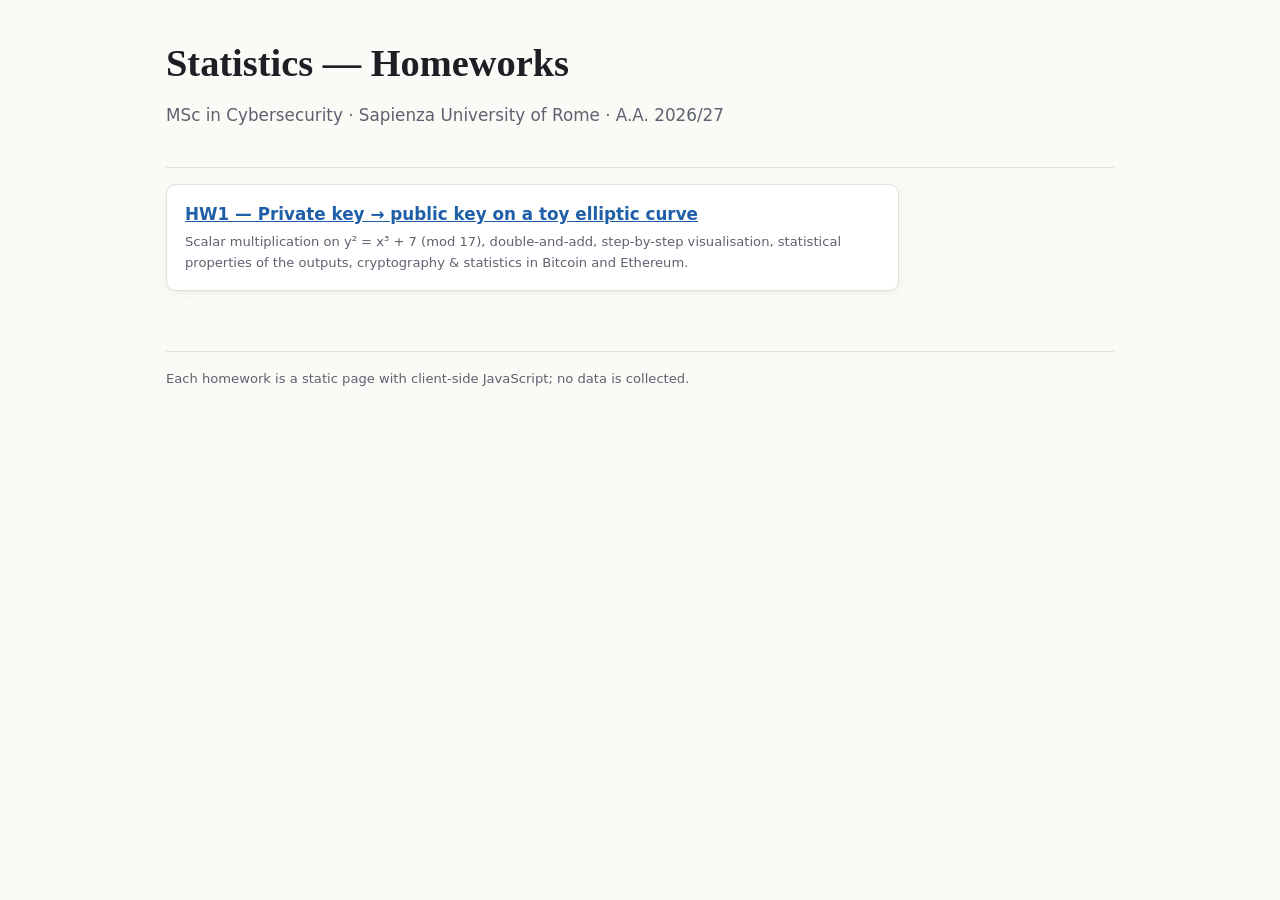
==== index.html @ 59fc8872 "Add files via upload" ====
<!doctype html>
<html lang="en">
<head>
<meta charset="utf-8">
<meta name="viewport" content="width=device-width, initial-scale=1">
<title>Statistics Homeworks</title>
<meta name="description" content="Homeworks for the Statistics course, MSc in Cybersecurity, Sapienza University of Rome, A.A. 2026/27.">
<link rel="stylesheet" href="assets/style.css">
</head>
<body>
<div class="wrap">
<header class="site">
  <h1>Statistics — Homeworks</h1>
  <p class="lead">MSc in Cybersecurity · Sapienza University of Rome · A.A. 2026/27</p>
</header>
<ul class="hw-list">
  <li class="card">
    <a href="hw1/">HW1 — Private key → public key on a toy elliptic curve</a>
    <div class="caption">Scalar multiplication on y² = x³ + 7 (mod 17), double-and-add, step-by-step visualisation,
    statistical properties of the outputs, cryptography &amp; statistics in Bitcoin and Ethereum.</div>
  </li>
</ul>
<footer>Each homework is a static page with client-side JavaScript; no data is collected.</footer>
</div>
</body>
</html>
---- assets/style.css ----
/* Shared style for all Statistics homeworks */
:root {
  --bg: #fbfaf7;
  --surface: #ffffff;
  --text: #1d1f24;
  --muted: #5d6270;
  --border: #e3e0d8;
  --accent: #b4441f;        /* G, highlights */
  --accent-2: #1f5fa8;      /* current point R */
  --accent-3: #2e7d4f;      /* result / ok */
  --warn: #a8761f;
  --code-bg: #f3f1ec;
  --point: #9aa0ad;
  --grid: #ece9e2;
  --shadow: 0 1px 2px rgba(0,0,0,.04), 0 4px 16px rgba(0,0,0,.04);
  --mono: "JetBrains Mono", ui-monospace, SFMono-Regular, Menlo, Consolas, monospace;
  --sans: "Inter", system-ui, -apple-system, "Segoe UI", Roboto, sans-serif;
  --serif: "Source Serif 4", Georgia, serif;
}
@media (prefers-color-scheme: dark) {
  :root {
    --bg: #14161a; --surface: #1b1e23; --text: #e7e5e0; --muted: #a2a6b0;
    --border: #2c3038; --accent: #f08a5d; --accent-2: #6aa8f0; --accent-3: #6cc995;
    --warn: #e0b45c; --code-bg: #22262c; --point: #6b717d; --grid: #23272e;
    --shadow: none;
  }
}
* { box-sizing: border-box; }
html { scroll-behavior: smooth; }
body {
  margin: 0; background: var(--bg); color: var(--text);
  font: 16px/1.65 var(--sans);
}
.wrap { max-width: 980px; margin: 0 auto; padding: 0 16px 80px; }
header.site {
  border-bottom: 1px solid var(--border); padding: 28px 0 20px; margin-bottom: 8px;
}
header.site .crumb { font-size: .85rem; color: var(--muted); }
header.site .crumb a { color: var(--muted); }
h1 { font-family: var(--serif); font-size: clamp(1.7rem, 4vw, 2.4rem); line-height: 1.2; margin: .3em 0 .2em; }
h2 { font-family: var(--serif); font-size: 1.55rem; margin: 2.4em 0 .5em; padding-top: .4em; border-top: 1px solid var(--border); }
h3 { font-size: 1.1rem; margin: 1.8em 0 .4em; }
h4 { font-size: 1rem; margin: 1.4em 0 .3em; color: var(--muted); }
p, li { max-width: 72ch; }
a { color: var(--accent-2); }
.lead { color: var(--muted); font-size: 1.05rem; }
code, .mono { font-family: var(--mono); font-size: .88em; }
code { background: var(--code-bg); padding: .1em .35em; border-radius: 4px; }
pre { background: var(--code-bg); padding: 12px 14px; border-radius: 8px; overflow-x: auto; font-size: .85rem; }
nav.toc { display: flex; flex-wrap: wrap; gap: 6px 14px; font-size: .9rem; margin: 14px 0; }
nav.toc a { color: var(--muted); text-decoration: none; border-bottom: 1px dotted var(--muted); }
.card {
  background: var(--surface); border: 1px solid var(--border); border-radius: 10px;
  padding: 16px 18px; margin: 14px 0; box-shadow: var(--shadow);
}
.tag {
  display: inline-block; font-size: .72rem; font-weight: 600; letter-spacing: .04em;
  text-transform: uppercase; padding: 2px 8px; border-radius: 99px; vertical-align: middle;
  border: 1px solid currentColor; margin-left: 6px;
}
.tag.req { color: var(--accent-3); }
.tag.opt { color: var(--warn); }
.tag.ours { color: var(--accent-2); }
.note { border-left: 3px solid var(--accent-2); padding: 6px 12px; background: var(--surface); margin: 12px 0; }
.note.warn { border-color: var(--warn); }
.controls { display: flex; flex-wrap: wrap; gap: 10px 18px; align-items: end; }
.controls label { display: flex; flex-direction: column; font-size: .8rem; color: var(--muted); gap: 4px; }
input, select, button {
  font: inherit; font-size: .92rem; color: var(--text); background: var(--surface);
  border: 1px solid var(--border); border-radius: 6px; padding: 6px 10px;
}
input[type=number] { width: 9em; }
button { cursor: pointer; font-weight: 500; }
button.primary { background: var(--accent); color: #fff; border-color: var(--accent); }
button:disabled { opacity: .5; cursor: default; }
.table-wrap { overflow-x: auto; }
table { border-collapse: collapse; width: 100%; font-size: .88rem; margin: 8px 0; }
th, td { text-align: left; padding: 6px 10px; border-bottom: 1px solid var(--border); white-space: nowrap; }
th { color: var(--muted); font-weight: 600; font-size: .8rem; }
td.wrap-ok { white-space: normal; }
tr.final td { font-weight: 700; color: var(--accent); }
.pubkey {
  font-family: var(--mono); font-size: 1.15rem; padding: 10px 14px; border-radius: 8px;
  background: var(--code-bg); display: inline-block; margin: 6px 0;
}
.pubkey b { color: var(--accent); }
.grid2 { display: grid; grid-template-columns: repeat(auto-fit, minmax(300px, 1fr)); gap: 14px; }
.stat-row { display: flex; flex-wrap: wrap; gap: 10px; margin: 10px 0; }
.stat { background: var(--surface); border: 1px solid var(--border); border-radius: 8px; padding: 8px 12px; min-width: 130px; }
.stat .v { font-family: var(--mono); font-size: 1.1rem; }
.stat .l { font-size: .75rem; color: var(--muted); }
svg text { fill: var(--muted); font-family: var(--sans); }
.chart-title { font-size: .85rem; font-weight: 600; margin: 4px 0; }
.caption { font-size: .82rem; color: var(--muted); margin-top: 2px; }
.bits { font-family: var(--mono); font-size: 1.2rem; letter-spacing: .15em; }
.bits span.cur { color: var(--accent); text-decoration: underline; }
.bits span.done { color: var(--muted); }
.formula { font-family: var(--mono); font-size: .88rem; line-height: 1.8; }
.progress { height: 6px; background: var(--grid); border-radius: 3px; overflow: hidden; margin: 8px 0; }
.progress > div { height: 100%; width: 0; background: var(--accent-2); transition: width .1s; }
footer { margin-top: 60px; padding-top: 16px; border-top: 1px solid var(--border); font-size: .82rem; color: var(--muted); }
.hw-list { list-style: none; padding: 0; }
.hw-list li { margin: 10px 0; }
.hw-list a { font-weight: 600; font-size: 1.05rem; }
.ok { color: var(--accent-3); } .bad { color: var(--accent); }
/* single (non-grid) charts: keep them readable, not page-wide */
#big-bits, #secp-bits { max-width: 640px; }
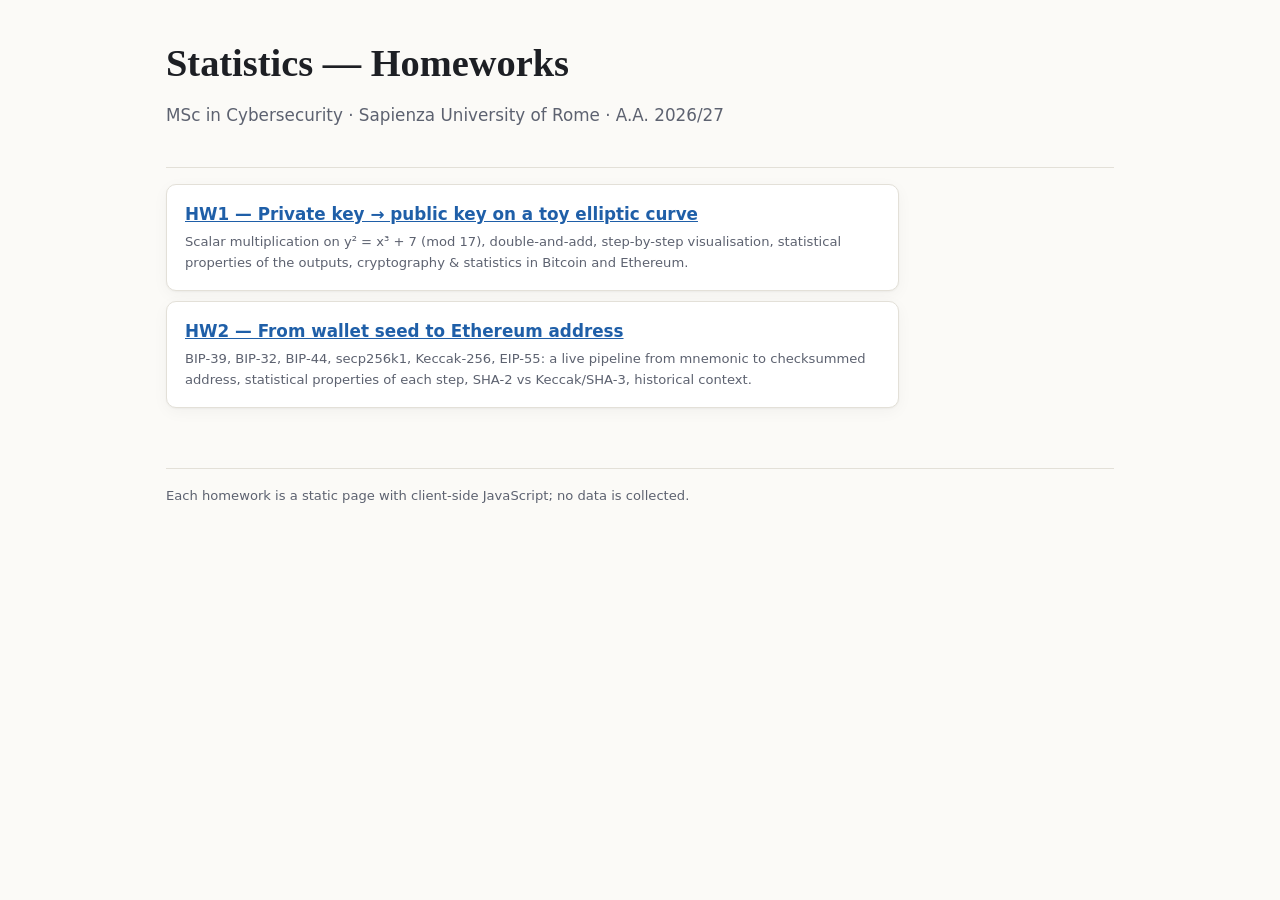
==== commit 10bad69f: "Add files via upload" ====
--- a/index.html
+++ b/index.html
@@ -19,6 +19,11 @@
     <div class="caption">Scalar multiplication on y² = x³ + 7 (mod 17), double-and-add, step-by-step visualisation,
     statistical properties of the outputs, cryptography &amp; statistics in Bitcoin and Ethereum.</div>
   </li>
+  <li class="card">
+    <a href="hw2/">HW2 — From wallet seed to Ethereum address</a>
+    <div class="caption">BIP-39, BIP-32, BIP-44, secp256k1, Keccak-256, EIP-55: a live pipeline from mnemonic to checksummed address,
+    statistical properties of each step, SHA-2 vs Keccak/SHA-3, historical context.</div>
+  </li>
 </ul>
 <footer>Each homework is a static page with client-side JavaScript; no data is collected.</footer>
 </div>
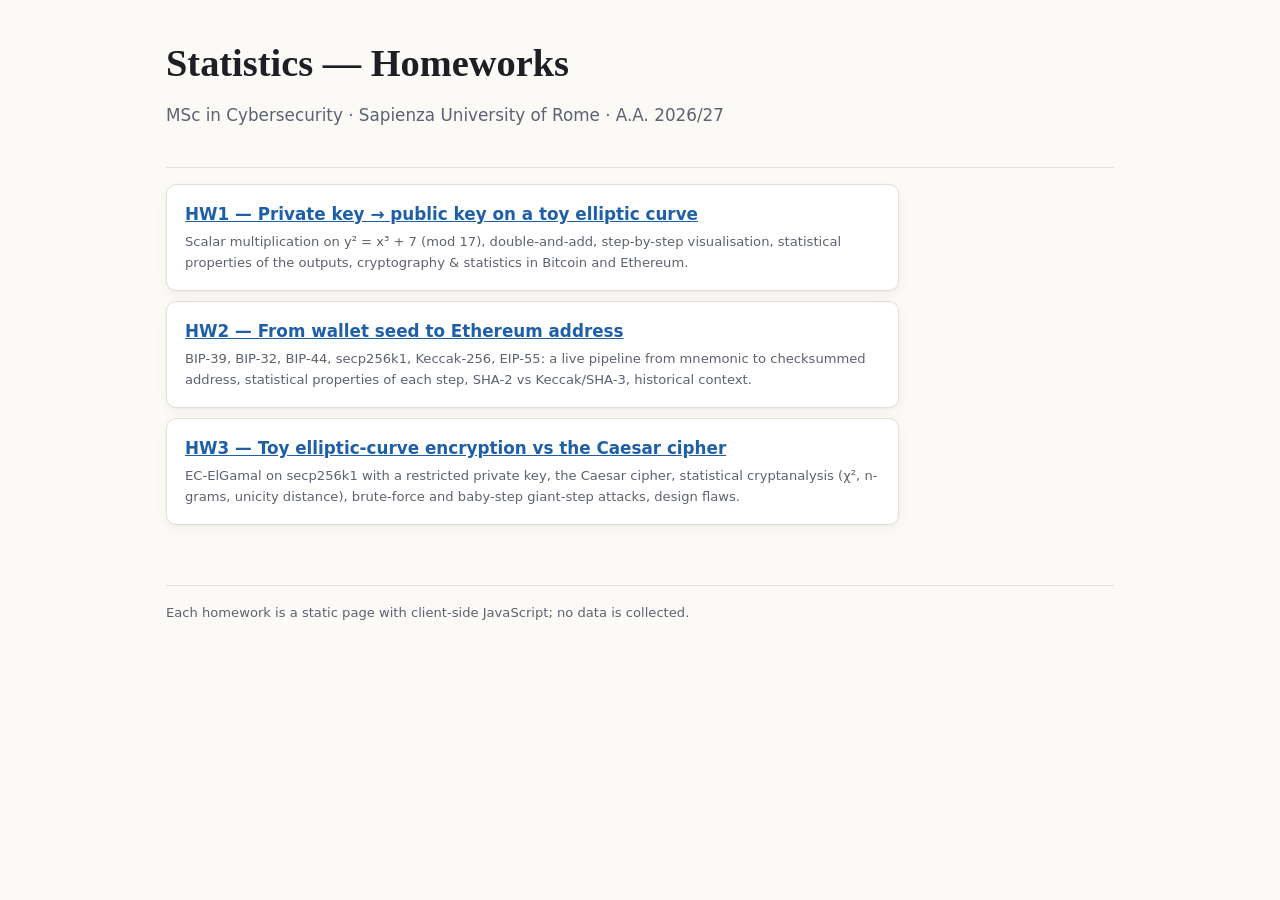
==== commit c79194c9: "Add files via upload" ====
--- a/index.html
+++ b/index.html
@@ -24,6 +24,11 @@
     <div class="caption">BIP-39, BIP-32, BIP-44, secp256k1, Keccak-256, EIP-55: a live pipeline from mnemonic to checksummed address,
     statistical properties of each step, SHA-2 vs Keccak/SHA-3, historical context.</div>
   </li>
+  <li class="card">
+    <a href="hw3/">HW3 — Toy elliptic-curve encryption vs the Caesar cipher</a>
+    <div class="caption">EC-ElGamal on secp256k1 with a restricted private key, the Caesar cipher, statistical cryptanalysis
+    (χ², n-grams, unicity distance), brute-force and baby-step giant-step attacks, design flaws.</div>
+  </li>
 </ul>
 <footer>Each homework is a static page with client-side JavaScript; no data is collected.</footer>
 </div>
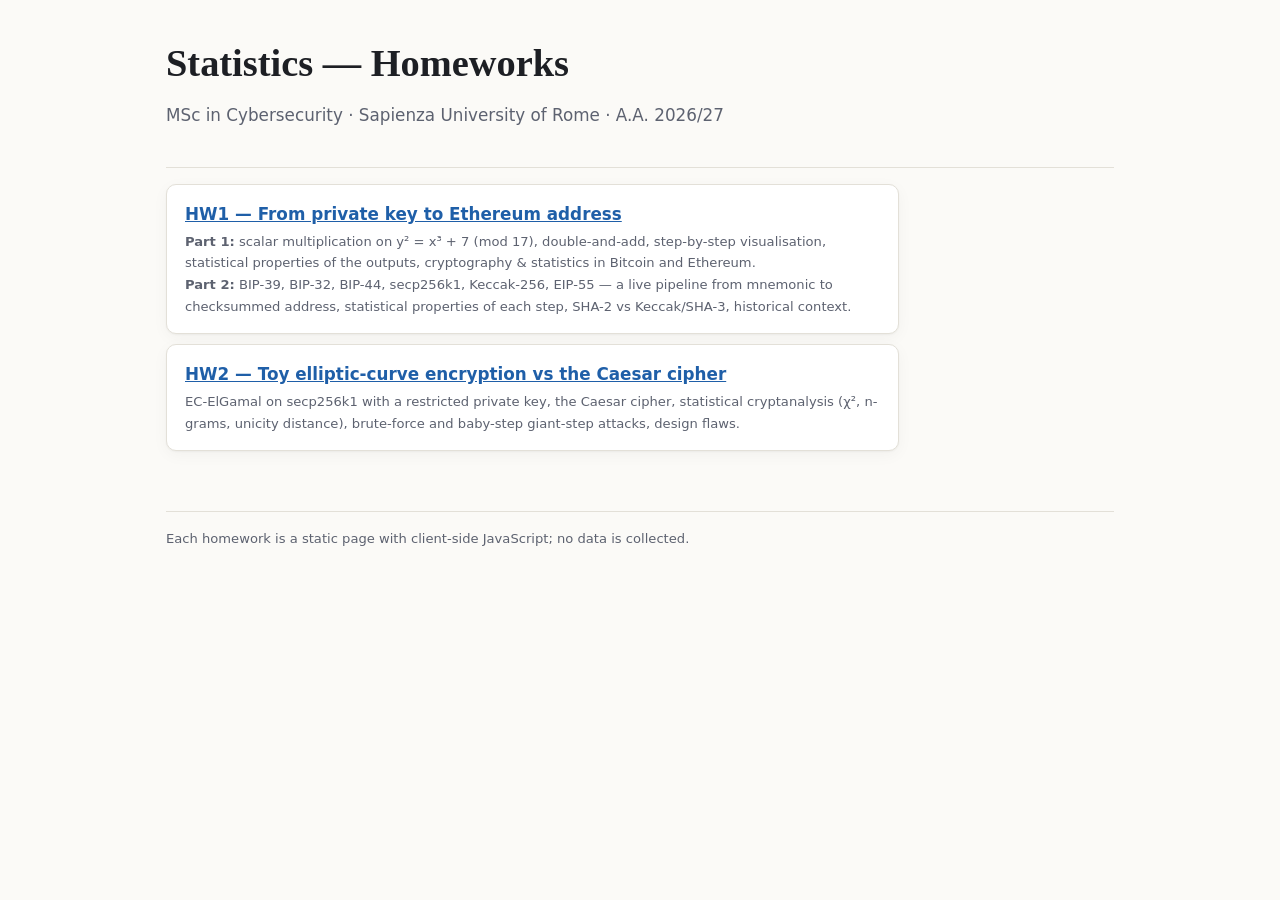
==== commit 4d72705d: "Add files via upload" ====
--- a/index.html
+++ b/index.html
@@ -15,17 +15,14 @@
 </header>
 <ul class="hw-list">
   <li class="card">
-    <a href="hw1/">HW1 — Private key → public key on a toy elliptic curve</a>
-    <div class="caption">Scalar multiplication on y² = x³ + 7 (mod 17), double-and-add, step-by-step visualisation,
-    statistical properties of the outputs, cryptography &amp; statistics in Bitcoin and Ethereum.</div>
-  </li>
-  <li class="card">
-    <a href="hw2/">HW2 — From wallet seed to Ethereum address</a>
-    <div class="caption">BIP-39, BIP-32, BIP-44, secp256k1, Keccak-256, EIP-55: a live pipeline from mnemonic to checksummed address,
+    <a href="hw1/">HW1 — From private key to Ethereum address</a>
+    <div class="caption"><b>Part 1:</b> scalar multiplication on y² = x³ + 7 (mod 17), double-and-add, step-by-step visualisation,
+    statistical properties of the outputs, cryptography &amp; statistics in Bitcoin and Ethereum.<br>
+    <b>Part 2:</b> BIP-39, BIP-32, BIP-44, secp256k1, Keccak-256, EIP-55 — a live pipeline from mnemonic to checksummed address,
     statistical properties of each step, SHA-2 vs Keccak/SHA-3, historical context.</div>
   </li>
   <li class="card">
-    <a href="hw3/">HW3 — Toy elliptic-curve encryption vs the Caesar cipher</a>
+    <a href="hw2/">HW2 — Toy elliptic-curve encryption vs the Caesar cipher</a>
     <div class="caption">EC-ElGamal on secp256k1 with a restricted private key, the Caesar cipher, statistical cryptanalysis
     (χ², n-grams, unicity distance), brute-force and baby-step giant-step attacks, design flaws.</div>
   </li>
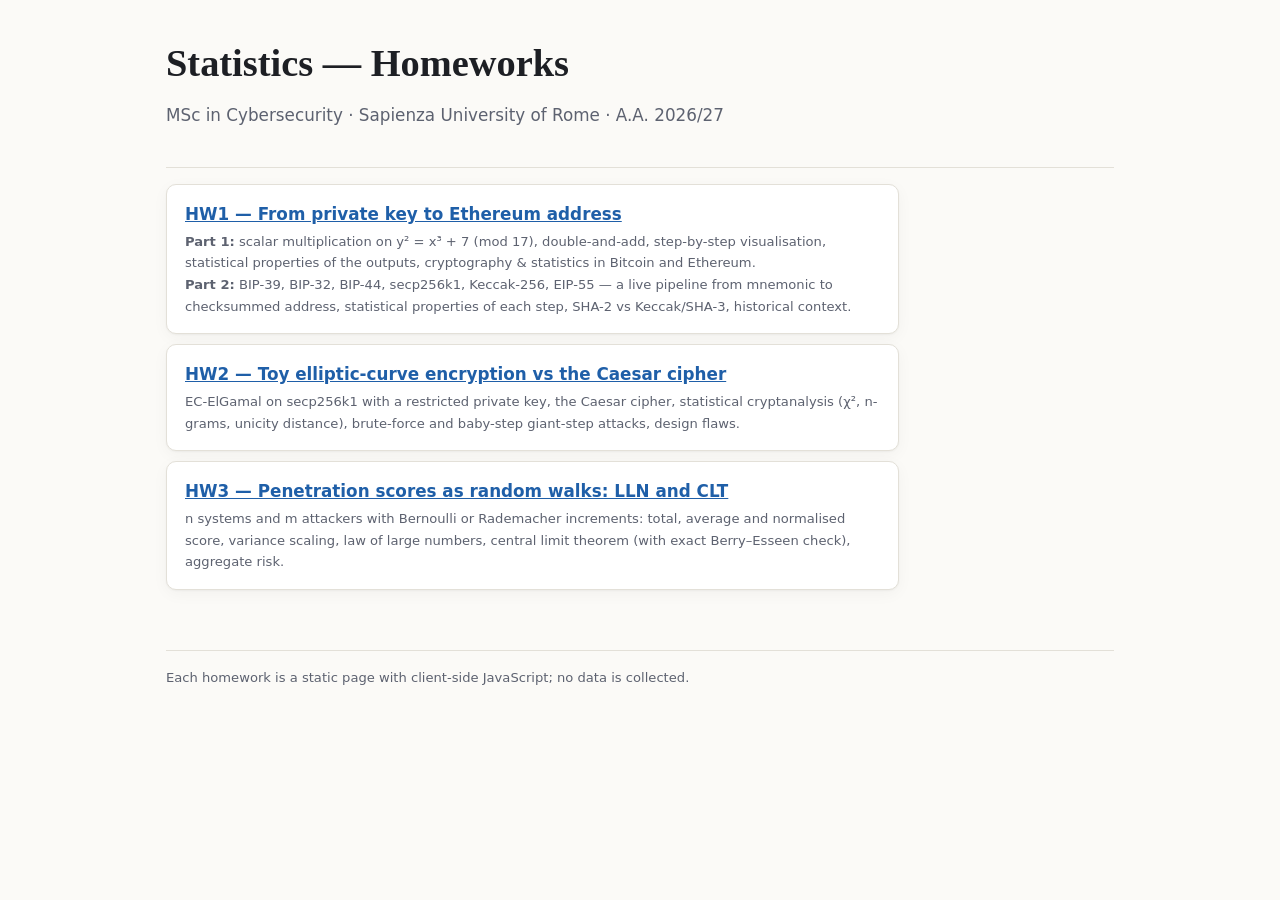
==== commit 3cec3779: "Add files via upload" ====
--- a/index.html
+++ b/index.html
@@ -26,6 +26,11 @@
     <div class="caption">EC-ElGamal on secp256k1 with a restricted private key, the Caesar cipher, statistical cryptanalysis
     (χ², n-grams, unicity distance), brute-force and baby-step giant-step attacks, design flaws.</div>
   </li>
+  <li class="card">
+    <a href="hw3/">HW3 — Penetration scores as random walks: LLN and CLT</a>
+    <div class="caption">n systems and m attackers with Bernoulli or Rademacher increments: total, average and normalised score,
+    variance scaling, law of large numbers, central limit theorem (with exact Berry–Esseen check), aggregate risk.</div>
+  </li>
 </ul>
 <footer>Each homework is a static page with client-side JavaScript; no data is collected.</footer>
 </div>
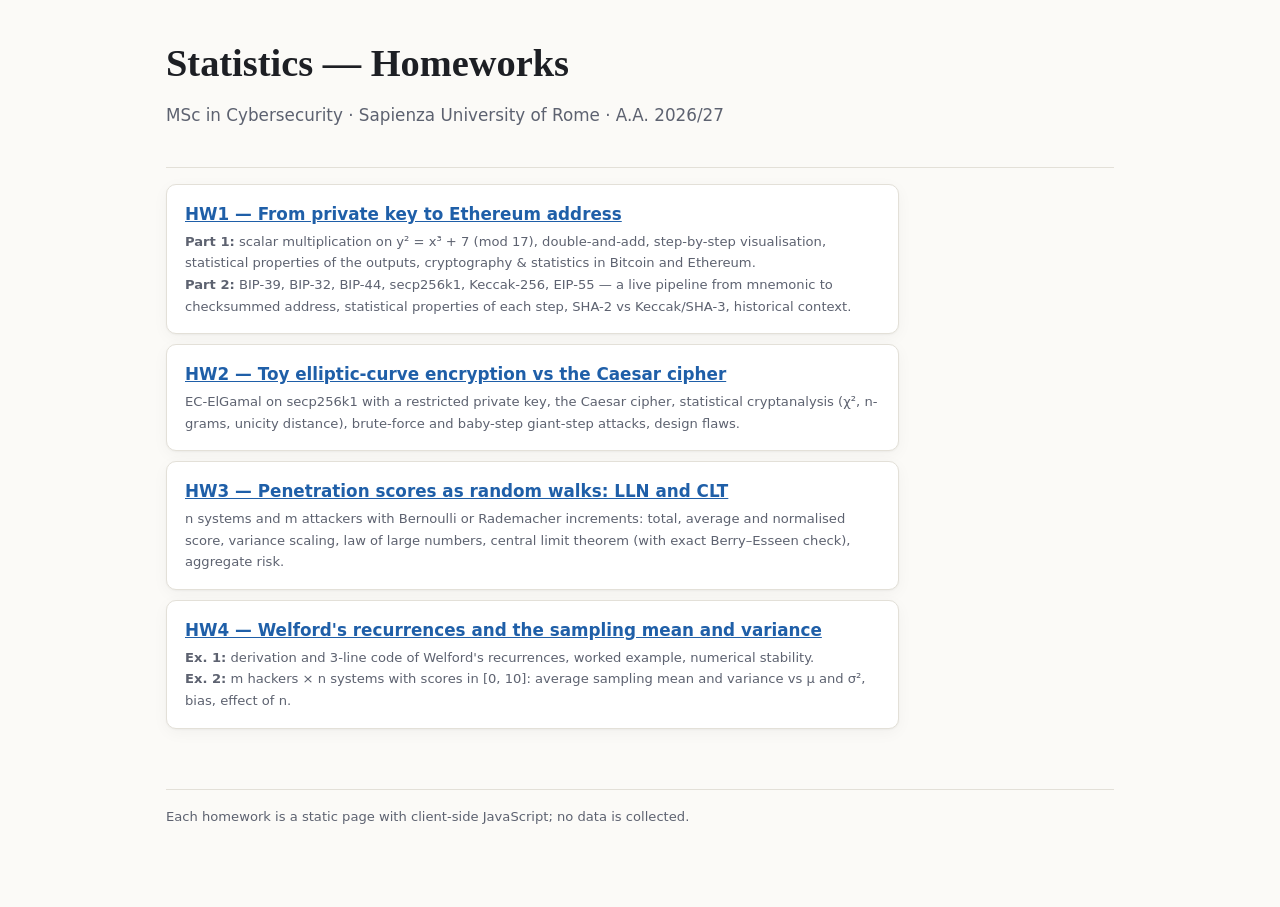
==== commit 7687c7af: "Add files via upload" ====
--- a/index.html
+++ b/index.html
@@ -31,6 +31,11 @@
     <div class="caption">n systems and m attackers with Bernoulli or Rademacher increments: total, average and normalised score,
     variance scaling, law of large numbers, central limit theorem (with exact Berry–Esseen check), aggregate risk.</div>
   </li>
+  <li class="card">
+    <a href="hw4/">HW4 — Welford's recurrences and the sampling mean and variance</a>
+    <div class="caption"><b>Ex. 1:</b> derivation and 3-line code of Welford's recurrences, worked example, numerical stability.<br>
+    <b>Ex. 2:</b> m hackers × n systems with scores in [0, 10]: average sampling mean and variance vs μ and σ², bias, effect of n.</div>
+  </li>
 </ul>
 <footer>Each homework is a static page with client-side JavaScript; no data is collected.</footer>
 </div>
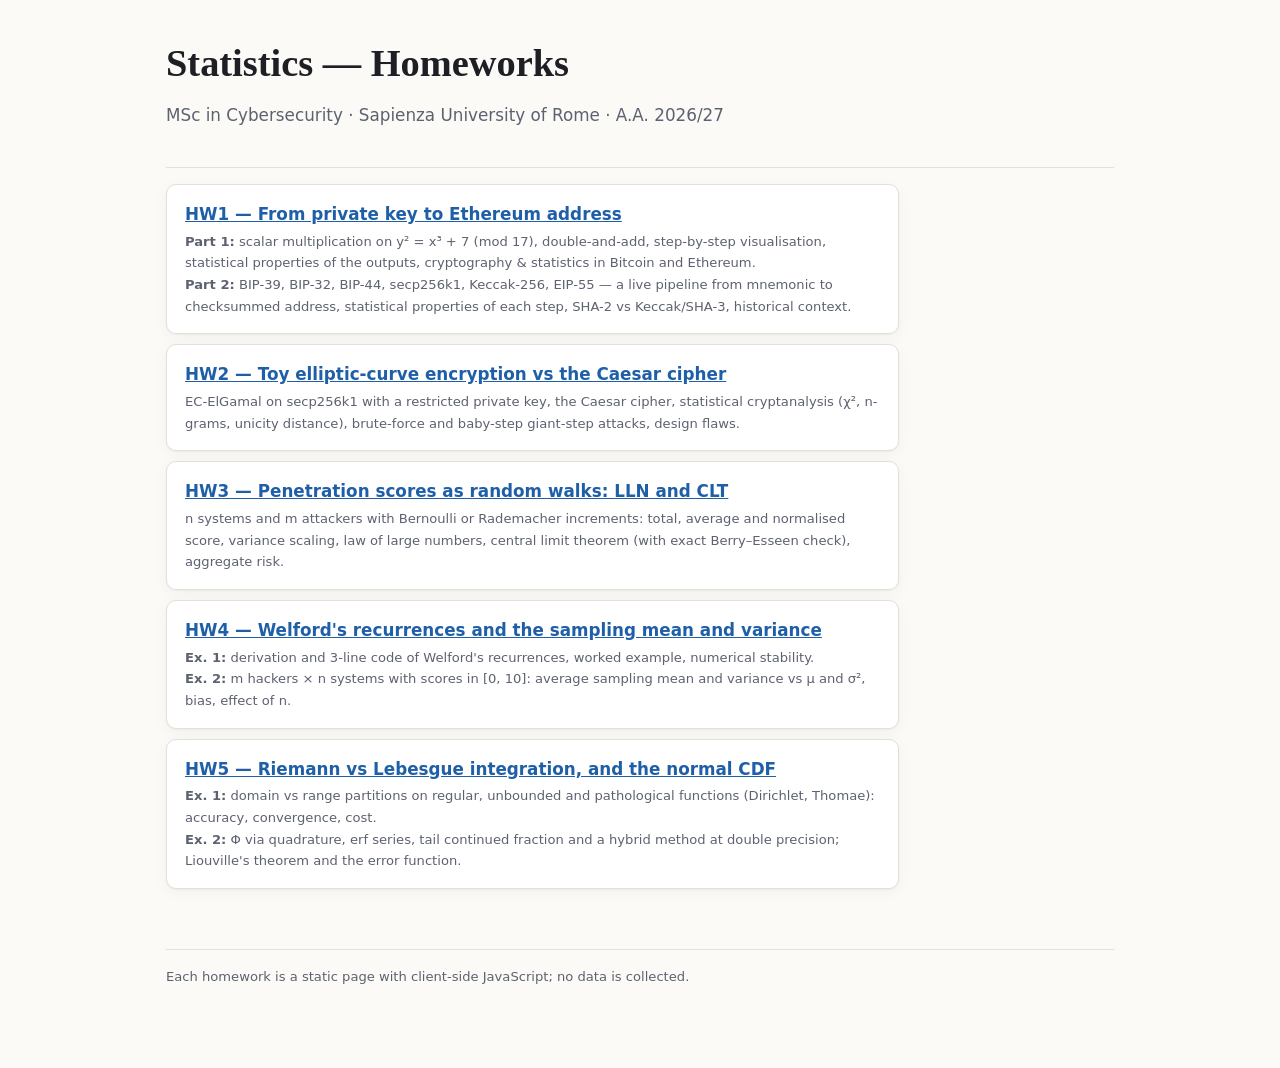
==== commit 5b8efe1a: "Add files via upload" ====
--- a/index.html
+++ b/index.html
@@ -36,6 +36,11 @@
     <div class="caption"><b>Ex. 1:</b> derivation and 3-line code of Welford's recurrences, worked example, numerical stability.<br>
     <b>Ex. 2:</b> m hackers × n systems with scores in [0, 10]: average sampling mean and variance vs μ and σ², bias, effect of n.</div>
   </li>
+  <li class="card">
+    <a href="hw5/">HW5 — Riemann vs Lebesgue integration, and the normal CDF</a>
+    <div class="caption"><b>Ex. 1:</b> domain vs range partitions on regular, unbounded and pathological functions (Dirichlet, Thomae): accuracy, convergence, cost.<br>
+    <b>Ex. 2:</b> Φ via quadrature, erf series, tail continued fraction and a hybrid method at double precision; Liouville's theorem and the error function.</div>
+  </li>
 </ul>
 <footer>Each homework is a static page with client-side JavaScript; no data is collected.</footer>
 </div>
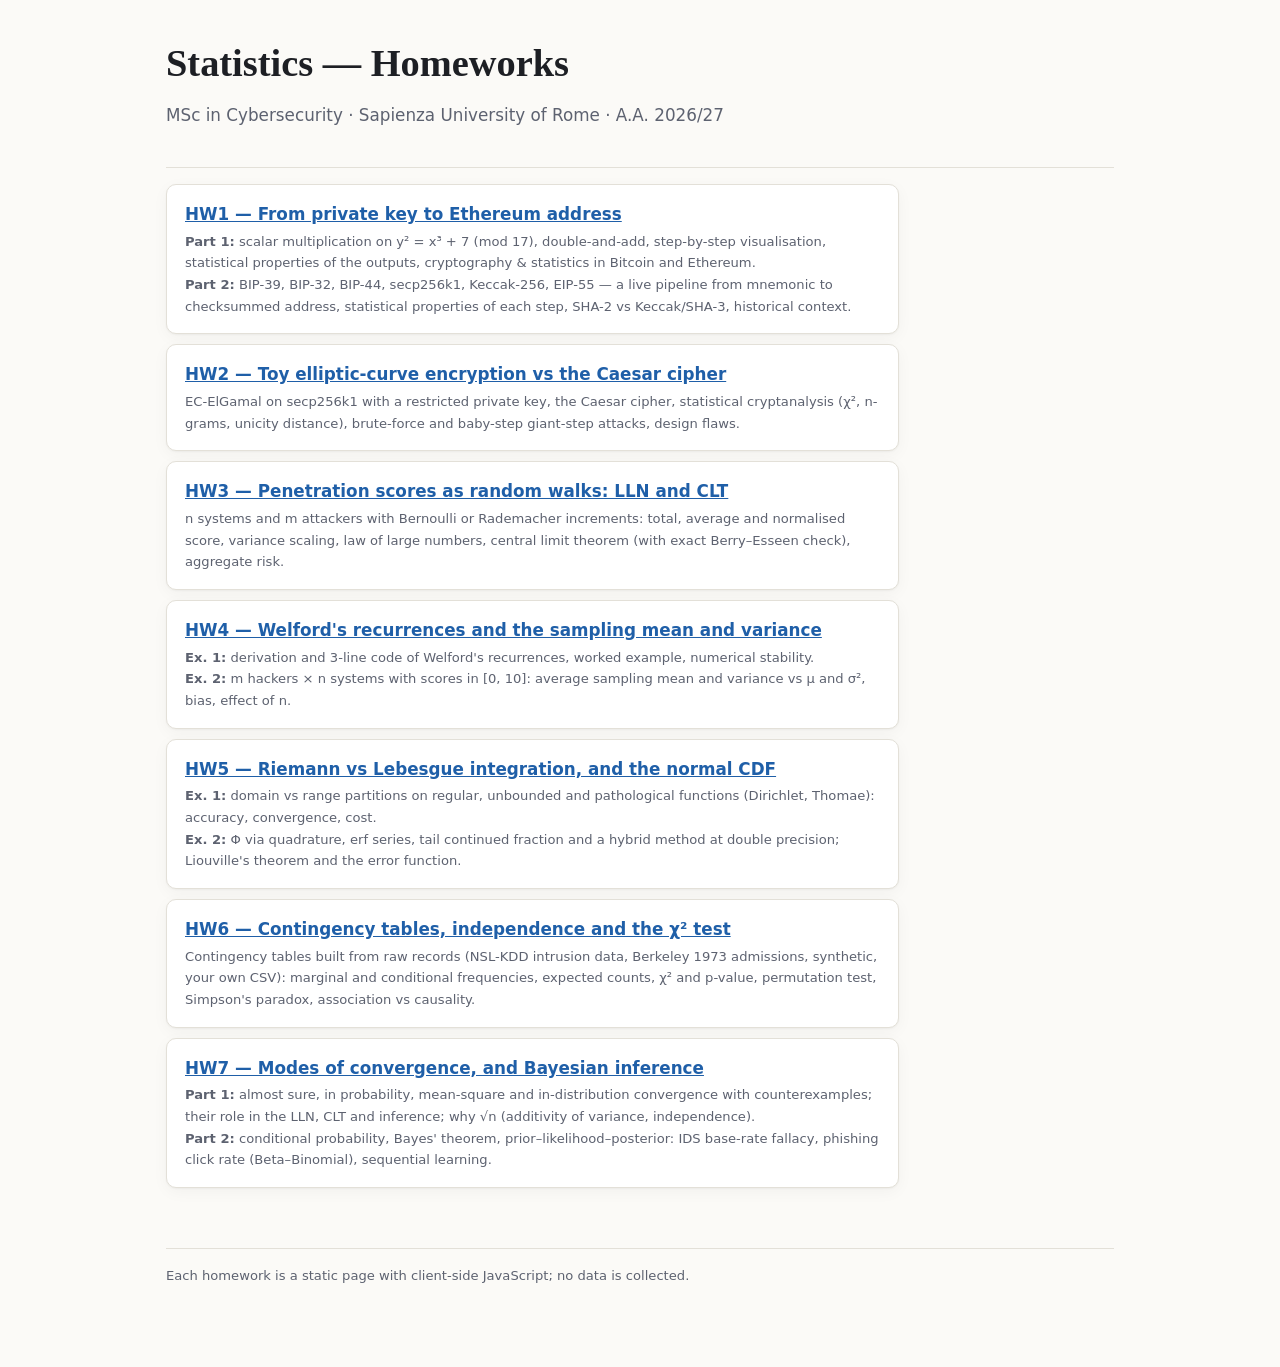
==== commit dda3bfc2: "Add files via upload" ====
--- a/index.html
+++ b/index.html
@@ -41,6 +41,17 @@
     <div class="caption"><b>Ex. 1:</b> domain vs range partitions on regular, unbounded and pathological functions (Dirichlet, Thomae): accuracy, convergence, cost.<br>
     <b>Ex. 2:</b> Φ via quadrature, erf series, tail continued fraction and a hybrid method at double precision; Liouville's theorem and the error function.</div>
   </li>
+  <li class="card">
+    <a href="hw6/">HW6 — Contingency tables, independence and the χ² test</a>
+    <div class="caption">Contingency tables built from raw records (NSL-KDD intrusion data, Berkeley 1973 admissions, synthetic, your own CSV): marginal and
+    conditional frequencies, expected counts, χ² and p-value, permutation test, Simpson's paradox, association vs causality.</div>
+  </li>
+  <li class="card">
+    <a href="hw7/">HW7 — Modes of convergence, and Bayesian inference</a>
+    <div class="caption"><b>Part 1:</b> almost sure, in probability, mean-square and in-distribution convergence with counterexamples; their role in the LLN, CLT and
+    inference; why √n (additivity of variance, independence).<br>
+    <b>Part 2:</b> conditional probability, Bayes' theorem, prior–likelihood–posterior: IDS base-rate fallacy, phishing click rate (Beta–Binomial), sequential learning.</div>
+  </li>
 </ul>
 <footer>Each homework is a static page with client-side JavaScript; no data is collected.</footer>
 </div>
